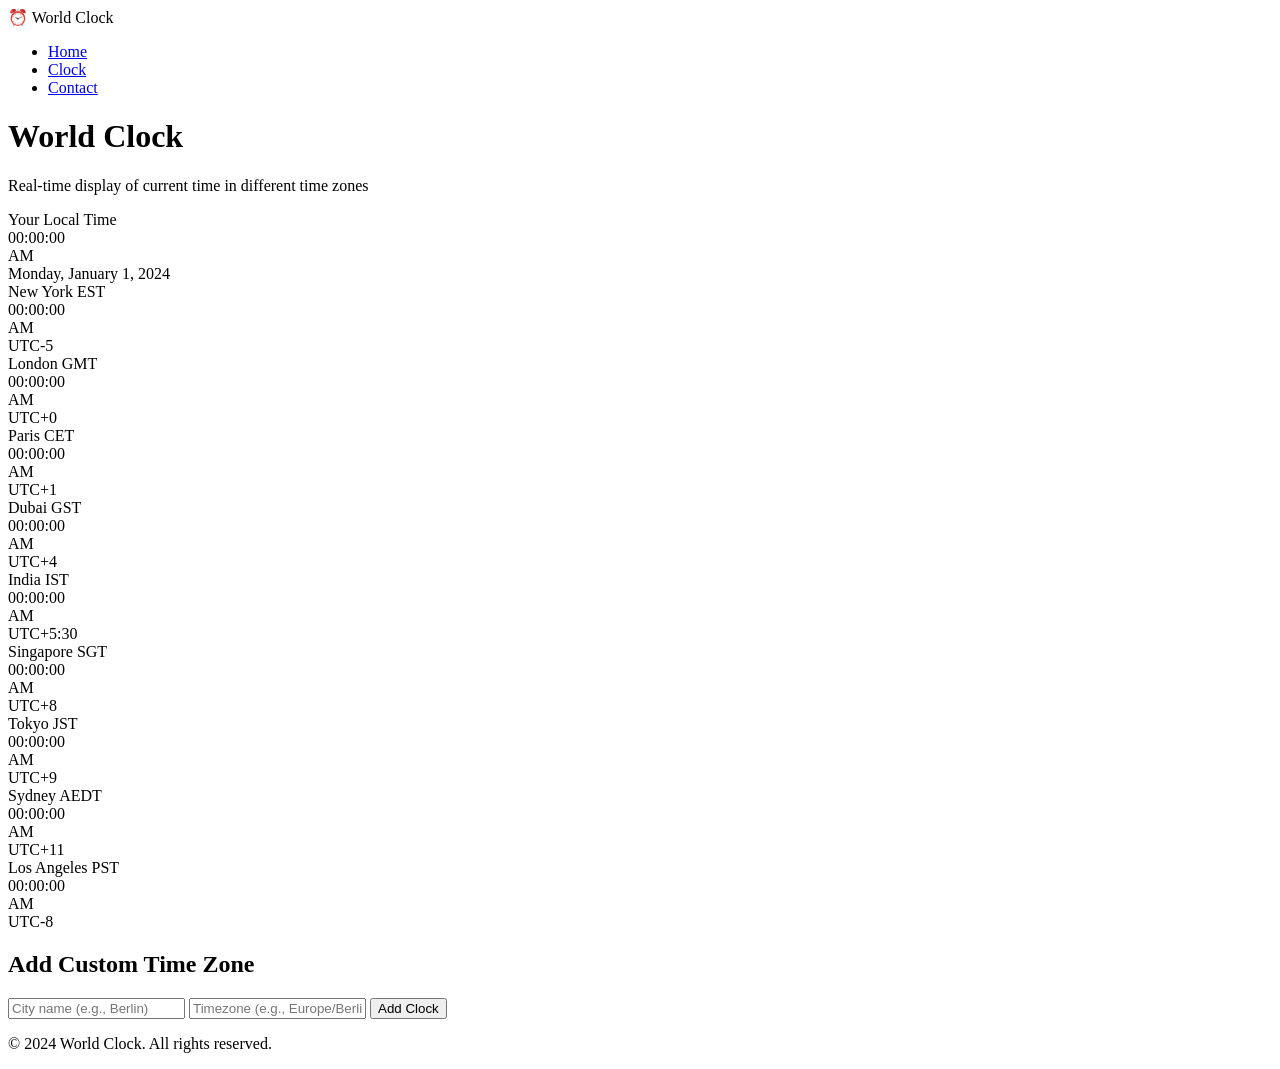
==== clock.html @ ccd25505 "Add digital clock with multiple time zones" ====
<!DOCTYPE html>
<html lang="en">
<head>
    <meta charset="UTF-8">
    <meta name="viewport" content="width=device-width, initial-scale=1.0">
    <title>Digital Clock - Multiple Time Zones</title>
    <link rel="stylesheet" href="clock-styles.css">
</head>
<body>
    <!-- Navigation -->
    <nav class="navbar">
        <div class="nav-container">
            <div class="logo">⏰ World Clock</div>
            <ul class="nav-menu">
                <li><a href="index.html" class="nav-link">Home</a></li>
                <li><a href="clock.html" class="nav-link active">Clock</a></li>
                <li><a href="index.html#contact" class="nav-link">Contact</a></li>
            </ul>
            <div class="hamburger">
                <span></span>
                <span></span>
                <span></span>
            </div>
        </div>
    </nav>

    <!-- Main Container -->
    <div class="main-container">
        <div class="clock-header">
            <h1>World Clock</h1>
            <p>Real-time display of current time in different time zones</p>
        </div>

        <!-- Local Time Display -->
        <div class="local-time-section">
            <div class="local-time-card">
                <div class="local-time-label">Your Local Time</div>
                <div class="local-time-display">
                    <div class="time-digits" id="localTime">00:00:00</div>
                    <div class="time-period" id="localPeriod">AM</div>
                </div>
                <div class="local-date" id="localDate">Monday, January 1, 2024</div>
            </div>
        </div>

        <!-- Time Zone Clocks -->
        <div class="clocks-container">
            <!-- Clock 1: New York -->
            <div class="clock-card">
                <div class="clock-header-title">
                    <span class="timezone-name">New York</span>
                    <span class="timezone-code">EST</span>
                </div>
                <div class="clock-display">
                    <div class="time-digits" data-timezone="America/New_York">00:00:00</div>
                    <div class="time-period" data-timezone-period="America/New_York">AM</div>
                </div>
                <div class="timezone-offset" id="offset-America/New_York">UTC-5</div>
            </div>

            <!-- Clock 2: London -->
            <div class="clock-card">
                <div class="clock-header-title">
                    <span class="timezone-name">London</span>
                    <span class="timezone-code">GMT</span>
                </div>
                <div class="clock-display">
                    <div class="time-digits" data-timezone="Europe/London">00:00:00</div>
                    <div class="time-period" data-timezone-period="Europe/London">AM</div>
                </div>
                <div class="timezone-offset" id="offset-Europe/London">UTC+0</div>
            </div>

            <!-- Clock 3: Paris -->
            <div class="clock-card">
                <div class="clock-header-title">
                    <span class="timezone-name">Paris</span>
                    <span class="timezone-code">CET</span>
                </div>
                <div class="clock-display">
                    <div class="time-digits" data-timezone="Europe/Paris">00:00:00</div>
                    <div class="time-period" data-timezone-period="Europe/Paris">AM</div>
                </div>
                <div class="timezone-offset" id="offset-Europe/Paris">UTC+1</div>
            </div>

            <!-- Clock 4: Dubai -->
            <div class="clock-card">
                <div class="clock-header-title">
                    <span class="timezone-name">Dubai</span>
                    <span class="timezone-code">GST</span>
                </div>
                <div class="clock-display">
                    <div class="time-digits" data-timezone="Asia/Dubai">00:00:00</div>
                    <div class="time-period" data-timezone-period="Asia/Dubai">AM</div>
                </div>
                <div class="timezone-offset" id="offset-Asia/Dubai">UTC+4</div>
            </div>

            <!-- Clock 5: India -->
            <div class="clock-card">
                <div class="clock-header-title">
                    <span class="timezone-name">India</span>
                    <span class="timezone-code">IST</span>
                </div>
                <div class="clock-display">
                    <div class="time-digits" data-timezone="Asia/Kolkata">00:00:00</div>
                    <div class="time-period" data-timezone-period="Asia/Kolkata">AM</div>
                </div>
                <div class="timezone-offset" id="offset-Asia/Kolkata">UTC+5:30</div>
            </div>

            <!-- Clock 6: Singapore -->
            <div class="clock-card">
                <div class="clock-header-title">
                    <span class="timezone-name">Singapore</span>
                    <span class="timezone-code">SGT</span>
                </div>
                <div class="clock-display">
                    <div class="time-digits" data-timezone="Asia/Singapore">00:00:00</div>
                    <div class="time-period" data-timezone-period="Asia/Singapore">AM</div>
                </div>
                <div class="timezone-offset" id="offset-Asia/Singapore">UTC+8</div>
            </div>

            <!-- Clock 7: Tokyo -->
            <div class="clock-card">
                <div class="clock-header-title">
                    <span class="timezone-name">Tokyo</span>
                    <span class="timezone-code">JST</span>
                </div>
                <div class="clock-display">
                    <div class="time-digits" data-timezone="Asia/Tokyo">00:00:00</div>
                    <div class="time-period" data-timezone-period="Asia/Tokyo">AM</div>
                </div>
                <div class="timezone-offset" id="offset-Asia/Tokyo">UTC+9</div>
            </div>

            <!-- Clock 8: Sydney -->
            <div class="clock-card">
                <div class="clock-header-title">
                    <span class="timezone-name">Sydney</span>
                    <span class="timezone-code">AEDT</span>
                </div>
                <div class="clock-display">
                    <div class="time-digits" data-timezone="Australia/Sydney">00:00:00</div>
                    <div class="time-period" data-timezone-period="Australia/Sydney">AM</div>
                </div>
                <div class="timezone-offset" id="offset-Australia/Sydney">UTC+11</div>
            </div>

            <!-- Clock 9: Los Angeles -->
            <div class="clock-card">
                <div class="clock-header-title">
                    <span class="timezone-name">Los Angeles</span>
                    <span class="timezone-code">PST</span>
                </div>
                <div class="clock-display">
                    <div class="time-digits" data-timezone="America/Los_Angeles">00:00:00</div>
                    <div class="time-period" data-timezone-period="America/Los_Angeles">AM</div>
                </div>
                <div class="timezone-offset" id="offset-America/Los_Angeles">UTC-8</div>
            </div>
        </div>

        <!-- Add Custom Timezone -->
        <div class="custom-timezone-section">
            <h2>Add Custom Time Zone</h2>
            <div class="custom-input-group">
                <input type="text" id="customTzName" placeholder="City name (e.g., Berlin)">
                <input type="text" id="customTzTimezone" placeholder="Timezone (e.g., Europe/Berlin)">
                <button id="addCustomTz" class="add-btn">Add Clock</button>
            </div>
            <div id="customClocks" class="custom-clocks-container"></div>
        </div>
    </div>

    <!-- Footer -->
    <footer class="footer">
        <p>&copy; 2024 World Clock. All rights reserved.</p>
    </footer>

    <script src="clock-script.js"></script>
</body>
</html>
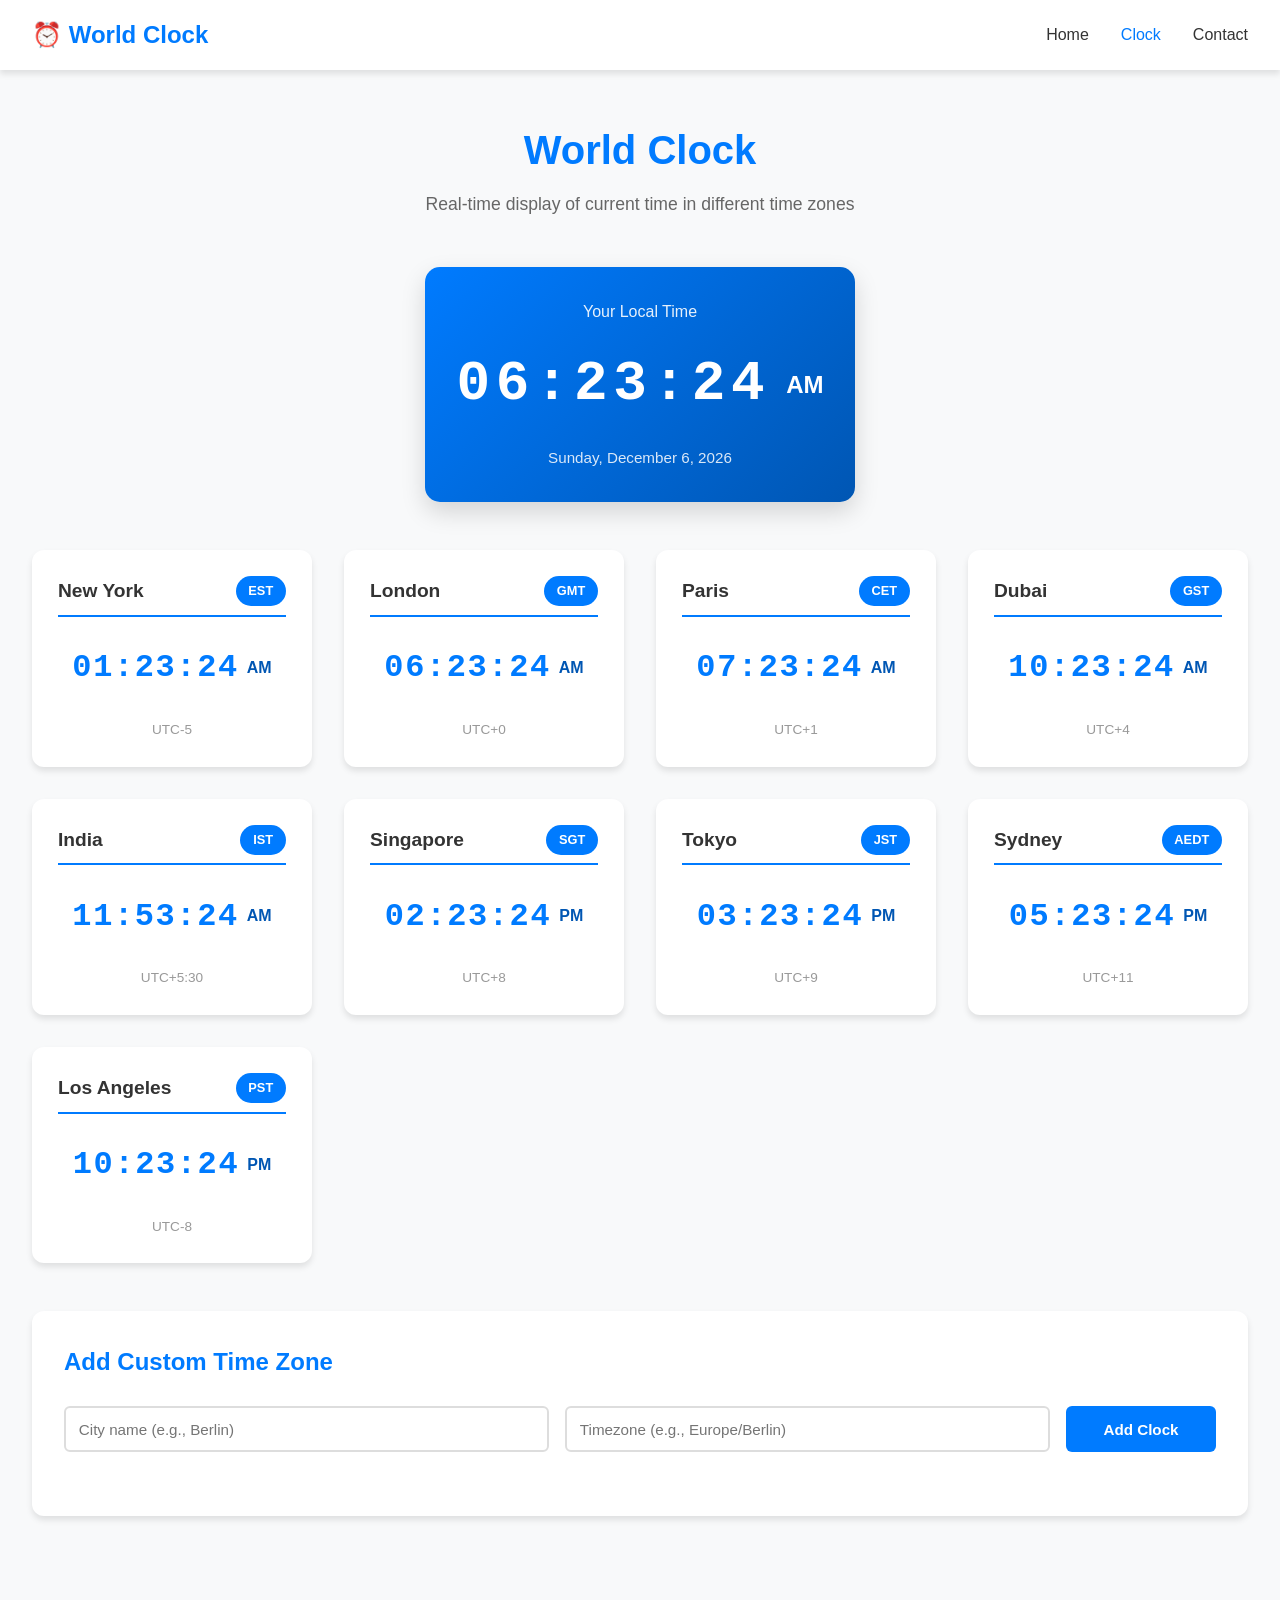
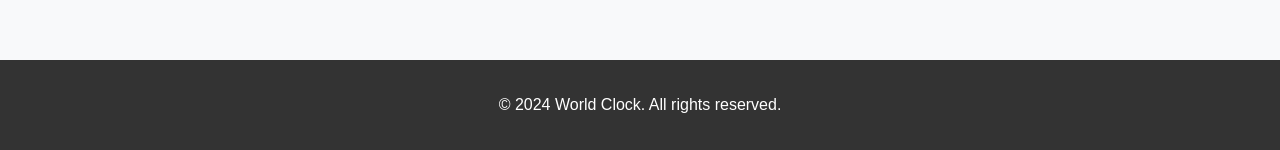
==== commit d8d4df55: "Add world clock with multiple time zones and custom timezone support" ====
--- a/clock.html
+++ b/clock.html
@@ -182,4 +182,4 @@
 
     <script src="clock-script.js"></script>
 </body>
-</html>
+</html>
--- a/clock-styles.css
+++ b/clock-styles.css
@@ -0,0 +1,461 @@
+* {
+    margin: 0;
+    padding: 0;
+    box-sizing: border-box;
+}
+
+:root {
+    --primary-color: #007bff;
+    --secondary-color: #0056b3;
+    --accent-color: #ff6b6b;
+    --text-color: #333;
+    --bg-color: #f8f9fa;
+    --card-bg: #ffffff;
+    --white: #ffffff;
+    --shadow: 0 4px 6px rgba(0, 0, 0, 0.1);
+    --shadow-lg: 0 10px 25px rgba(0, 0, 0, 0.15);
+}
+
+body {
+    font-family: 'Segoe UI', Tahoma, Geneva, Verdana, sans-serif;
+    line-height: 1.6;
+    color: var(--text-color);
+    background-color: var(--bg-color);
+}
+
+/* Navigation */
+.navbar {
+    background-color: var(--white);
+    box-shadow: var(--shadow);
+    position: sticky;
+    top: 0;
+    z-index: 1000;
+}
+
+.nav-container {
+    max-width: 1400px;
+    margin: 0 auto;
+    padding: 1rem 2rem;
+    display: flex;
+    justify-content: space-between;
+    align-items: center;
+}
+
+.logo {
+    font-size: 1.5rem;
+    font-weight: bold;
+    color: var(--primary-color);
+}
+
+.nav-menu {
+    display: flex;
+    list-style: none;
+    gap: 2rem;
+}
+
+.nav-link {
+    text-decoration: none;
+    color: var(--text-color);
+    transition: color 0.3s ease;
+    font-weight: 500;
+}
+
+.nav-link:hover,
+.nav-link.active {
+    color: var(--primary-color);
+}
+
+.hamburger {
+    display: none;
+    flex-direction: column;
+    cursor: pointer;
+}
+
+.hamburger span {
+    width: 25px;
+    height: 3px;
+    background-color: var(--text-color);
+    margin: 5px 0;
+    transition: 0.3s;
+}
+
+/* Main Container */
+.main-container {
+    max-width: 1400px;
+    margin: 0 auto;
+    padding: 3rem 2rem;
+}
+
+.clock-header {
+    text-align: center;
+    margin-bottom: 3rem;
+}
+
+.clock-header h1 {
+    font-size: 2.5rem;
+    color: var(--primary-color);
+    margin-bottom: 0.5rem;
+}
+
+.clock-header p {
+    font-size: 1.1rem;
+    color: #666;
+}
+
+/* Local Time Section */
+.local-time-section {
+    display: flex;
+    justify-content: center;
+    margin-bottom: 3rem;
+}
+
+.local-time-card {
+    background: linear-gradient(135deg, var(--primary-color), var(--secondary-color));
+    color: var(--white);
+    padding: 2rem;
+    border-radius: 15px;
+    box-shadow: var(--shadow-lg);
+    text-align: center;
+    min-width: 350px;
+}
+
+.local-time-label {
+    font-size: 1rem;
+    opacity: 0.9;
+    margin-bottom: 1rem;
+    font-weight: 500;
+}
+
+.local-time-display {
+    display: flex;
+    align-items: center;
+    justify-content: center;
+    gap: 1rem;
+    margin-bottom: 1rem;
+}
+
+.local-time-display .time-digits {
+    font-size: 3.5rem;
+    font-weight: bold;
+    font-family: 'Courier New', monospace;
+    letter-spacing: 0.1em;
+}
+
+.local-time-display .time-period {
+    font-size: 1.5rem;
+    font-weight: bold;
+}
+
+.local-date {
+    font-size: 0.95rem;
+    opacity: 0.85;
+}
+
+/* Clocks Container */
+.clocks-container {
+    display: grid;
+    grid-template-columns: repeat(auto-fit, minmax(280px, 1fr));
+    gap: 2rem;
+    margin-bottom: 3rem;
+}
+
+/* Clock Card */
+.clock-card {
+    background-color: var(--card-bg);
+    border-radius: 12px;
+    padding: 1.5rem;
+    box-shadow: var(--shadow);
+    transition: transform 0.3s ease, box-shadow 0.3s ease;
+    border: 2px solid transparent;
+}
+
+.clock-card:hover {
+    transform: translateY(-5px);
+    box-shadow: var(--shadow-lg);
+    border-color: var(--primary-color);
+}
+
+.clock-header-title {
+    display: flex;
+    justify-content: space-between;
+    align-items: center;
+    margin-bottom: 1rem;
+    border-bottom: 2px solid var(--primary-color);
+    padding-bottom: 0.5rem;
+}
+
+.timezone-name {
+    font-size: 1.2rem;
+    font-weight: bold;
+    color: var(--text-color);
+}
+
+.timezone-code {
+    background-color: var(--primary-color);
+    color: var(--white);
+    padding: 0.3rem 0.8rem;
+    border-radius: 20px;
+    font-size: 0.8rem;
+    font-weight: bold;
+}
+
+.clock-display {
+    display: flex;
+    align-items: center;
+    justify-content: center;
+    gap: 0.5rem;
+    margin-bottom: 1rem;
+    min-height: 70px;
+}
+
+.clock-display .time-digits {
+    font-size: 2rem;
+    font-weight: bold;
+    font-family: 'Courier New', monospace;
+    letter-spacing: 0.05em;
+    color: var(--primary-color);
+}
+
+.clock-display .time-period {
+    font-size: 1rem;
+    font-weight: bold;
+    color: var(--secondary-color);
+}
+
+.timezone-offset {
+    text-align: center;
+    font-size: 0.85rem;
+    color: #999;
+    font-weight: 500;
+}
+
+/* Custom Timezone Section */
+.custom-timezone-section {
+    background-color: var(--card-bg);
+    border-radius: 12px;
+    padding: 2rem;
+    box-shadow: var(--shadow);
+    margin-bottom: 3rem;
+}
+
+.custom-timezone-section h2 {
+    color: var(--primary-color);
+    margin-bottom: 1.5rem;
+    font-size: 1.5rem;
+}
+
+.custom-input-group {
+    display: grid;
+    grid-template-columns: 1fr 1fr 150px;
+    gap: 1rem;
+    margin-bottom: 2rem;
+}
+
+.custom-input-group input {
+    padding: 0.8rem;
+    border: 2px solid #ddd;
+    border-radius: 6px;
+    font-size: 0.95rem;
+    transition: border-color 0.3s ease;
+}
+
+.custom-input-group input:focus {
+    outline: none;
+    border-color: var(--primary-color);
+    box-shadow: 0 0 5px rgba(0, 123, 255, 0.3);
+}
+
+.add-btn {
+    background-color: var(--primary-color);
+    color: var(--white);
+    border: none;
+    padding: 0.8rem 1.5rem;
+    border-radius: 6px;
+    font-size: 0.95rem;
+    font-weight: bold;
+    cursor: pointer;
+    transition: background-color 0.3s ease, transform 0.2s ease;
+}
+
+.add-btn:hover {
+    background-color: var(--secondary-color);
+    transform: scale(1.05);
+}
+
+.add-btn:active {
+    transform: scale(0.98);
+}
+
+.custom-clocks-container {
+    display: grid;
+    grid-template-columns: repeat(auto-fit, minmax(280px, 1fr));
+    gap: 2rem;
+}
+
+.custom-clock-card {
+    background: linear-gradient(135deg, #667eea 0%, #764ba2 100%);
+    color: var(--white);
+    border-radius: 12px;
+    padding: 1.5rem;
+    box-shadow: var(--shadow);
+    transition: transform 0.3s ease, box-shadow 0.3s ease;
+    position: relative;
+}
+
+.custom-clock-card:hover {
+    transform: translateY(-5px);
+    box-shadow: var(--shadow-lg);
+}
+
+.custom-clock-card .clock-header-title {
+    border-bottom-color: rgba(255, 255, 255, 0.3);
+}
+
+.custom-clock-card .timezone-name {
+    color: var(--white);
+}
+
+.custom-clock-card .timezone-code {
+    background-color: rgba(255, 255, 255, 0.3);
+    color: var(--white);
+}
+
+.custom-clock-card .time-digits {
+    color: var(--white);
+}
+
+.custom-clock-card .time-period {
+    color: rgba(255, 255, 255, 0.8);
+}
+
+.custom-clock-card .timezone-offset {
+    color: rgba(255, 255, 255, 0.7);
+}
+
+.remove-custom-btn {
+    position: absolute;
+    top: 1rem;
+    right: 1rem;
+    background-color: rgba(255, 255, 255, 0.2);
+    color: var(--white);
+    border: none;
+    width: 30px;
+    height: 30px;
+    border-radius: 50%;
+    cursor: pointer;
+    font-size: 1.2rem;
+    display: flex;
+    align-items: center;
+    justify-content: center;
+    transition: background-color 0.3s ease;
+}
+
+.remove-custom-btn:hover {
+    background-color: rgba(255, 255, 255, 0.4);
+}
+
+/* Footer */
+.footer {
+    background-color: var(--text-color);
+    color: var(--white);
+    text-align: center;
+    padding: 2rem;
+    margin-top: 3rem;
+}
+
+/* Responsive Design */
+@media (max-width: 768px) {
+    .nav-menu {
+        display: none;
+        flex-direction: column;
+        position: absolute;
+        top: 60px;
+        left: 0;
+        width: 100%;
+        background-color: var(--white);
+        padding: 1rem;
+        gap: 0;
+    }
+
+    .nav-menu.active {
+        display: flex;
+    }
+
+    .nav-menu li {
+        padding: 1rem 0;
+        border-bottom: 1px solid #ddd;
+    }
+
+    .hamburger {
+        display: flex;
+    }
+
+    .hamburger.active span:nth-child(1) {
+        transform: rotate(45deg) translate(8px, 8px);
+    }
+
+    .hamburger.active span:nth-child(2) {
+        opacity: 0;
+    }
+
+    .hamburger.active span:nth-child(3) {
+        transform: rotate(-45deg) translate(7px, -7px);
+    }
+
+    .clock-header h1 {
+        font-size: 1.8rem;
+    }
+
+    .local-time-card {
+        min-width: auto;
+        width: 100%;
+        max-width: 350px;
+    }
+
+    .local-time-display .time-digits {
+        font-size: 2.5rem;
+    }
+
+    .custom-input-group {
+        grid-template-columns: 1fr;
+    }
+
+    .add-btn {
+        width: 100%;
+    }
+}
+
+@media (max-width: 480px) {
+    .main-container {
+        padding: 1.5rem 1rem;
+    }
+
+    .clock-header h1 {
+        font-size: 1.5rem;
+    }
+
+    .clock-header p {
+        font-size: 0.95rem;
+    }
+
+    .clocks-container {
+        grid-template-columns: 1fr;
+        gap: 1rem;
+    }
+
+    .local-time-display .time-digits {
+        font-size: 2rem;
+    }
+
+    .clock-display .time-digits {
+        font-size: 1.5rem;
+    }
+
+    .clock-card {
+        padding: 1rem;
+    }
+
+    .custom-timezone-section {
+        padding: 1rem;
+    }
+}
